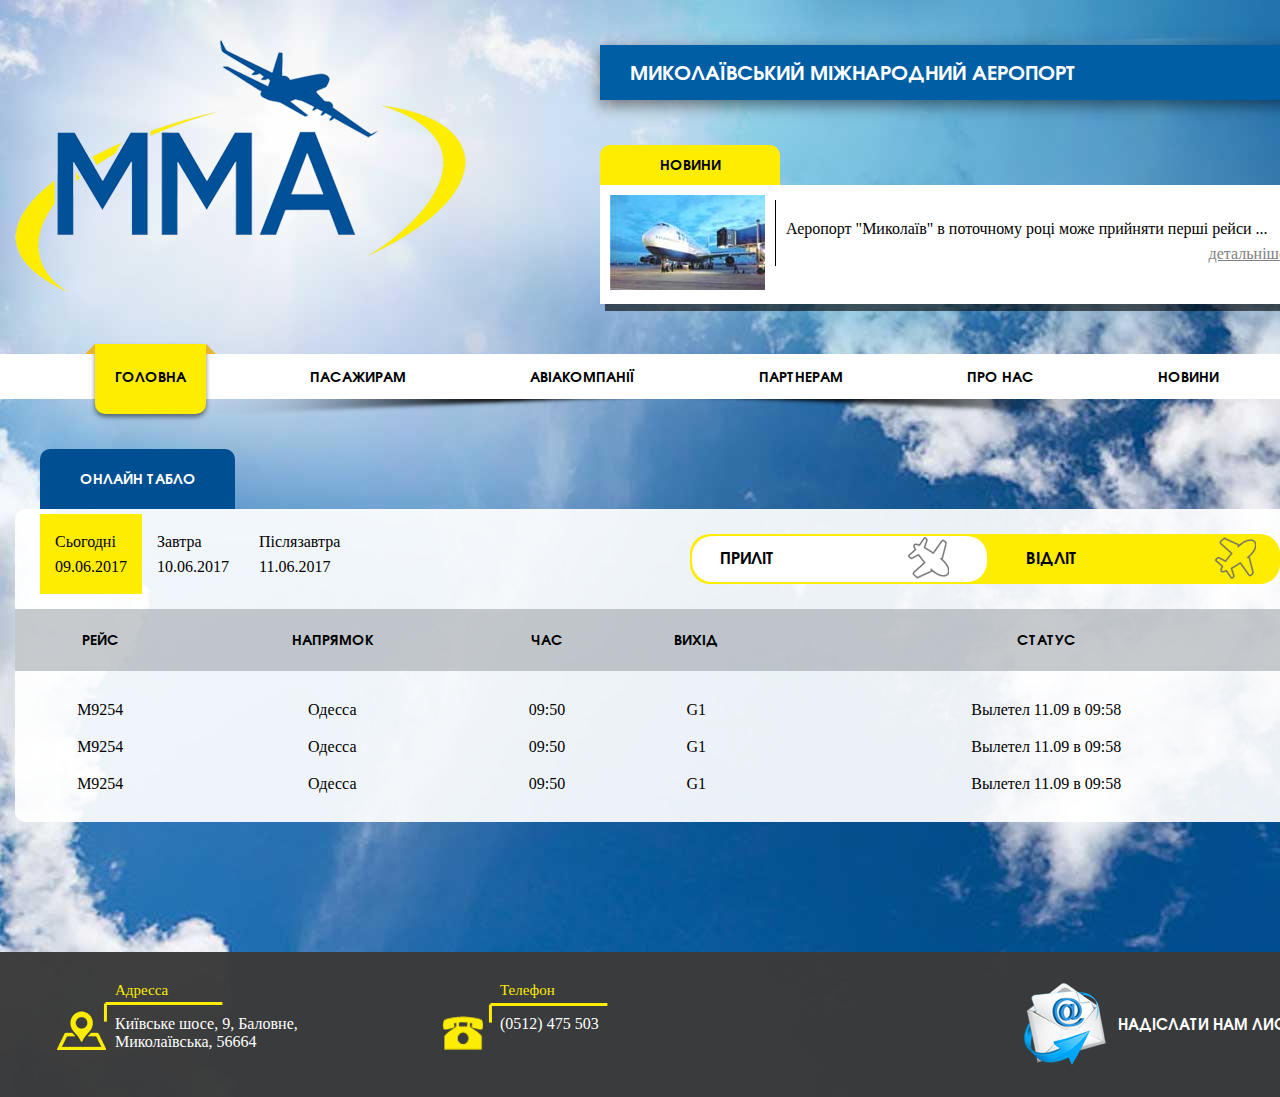
==== index.html @ 1dc18cb8 "add switcher" ====
<!DOCTYPE html>
<html lang="en">
<head>
  <meta charset="UTF-8">
  <meta name="viewport" content="width=device-width, initial-scale=1.0">
  <meta http-equiv="X-UA-Compatible" content="ie=edge">
  <title>Document</title>
  <link rel="stylesheet" href="/normalize.css">
  <link rel="stylesheet" href="/style.css">
</head>
<body>
  <div class="container">
    <div class="header clear">
      <div class="logo">
        <a href="/"><img src="/img/logo.png" alt=""></a>
      </div>
      <div class="site-name">
        миколаївський міжнародний аеропорт
      </div>
      <div class="head-news">
        <div class="head-news-tab">новини</div>
        <div class="head-news-content clear">
          <div class="head-news-image">
            <img src="/img/news-header.jpg" alt="">
          </div>
          <div class="head-news-text">
            <p>
              Аеропорт "Миколаїв" в поточному році
              може прийняти перші рейси ...  <a class="head-news-more-link" href="#">детальнішe</a>            
            </p>
          </div>
        </div>
      </div>
    </div>
  </div>
  <div class="navigation">
    <div class="container">
      <ul class="nav">
        <li class="active">
          <a href="/">Головна</a>
        </li>
        <li>
          <a href="/passengers">Пасажирам</a>
          <ul>
            <li><a href="/control">Контроль</a></li>
            <li><a href="/info_for_passengers">Інформація</a></li>
            <li><a href="/control">Багаж</a></li>
            <li><a href="/control">Сервіс</a></li>
          </ul>
        </li>
        <li><a href="/avia">Авіакомпанії</a></li>
        <li>
          <a href="/partners">Партнерам</a>
          <ul>
            <li><a href="/order">Оренда</a></li>
            <li><a href="/reklama">Реклама</a></li>
          </ul>
        </li>
        <li>
          <a href="/about">Про нас</a>
          <ul>
            <li><a href="/">Контакти</a></li>
            <li><a href="/">Вакансії</a></li>
          </ul>
        </li>
        <li><a href="/news">Новини</a></li>
      </ul>
    </div>
  </div>
  <div class="container">
    <div class="online-tablo">
      <div class="online-tablo-tab">ОНЛАЙН ТАБЛО</div>
      <div class="online-tablo-content">
        <div class="clear">
          <div class="online-tablo-tabs-day">
            <div class="online-tablo-tab-day active">Сьогодні </br> 09.06.2017 </div>
            <div class="online-tablo-tab-day">Завтра </br> 10.06.2017 </div>
            <div class="online-tablo-tab-day">Післязавтра </br> 11.06.2017</div>
          </div>
          <div class="online-tablo-select">
            <input type="radio" id="direction_down" name="direction" value="down">
            <label class="down" for="direction_down">ПРИЛіТ</label>
            <input type="radio" id="direction_up" name="direction" value="up">
            <label class="up" for="direction_up">відліт</label>
            <span class="online-tablo-select-bg"></span>
          </div>
        </div>
        <table class="online-tablo-table">
          <thead>
            <tr>
              <th>Рейс</th>
              <th>Напрямок</th>
              <th>Час</th>
              <th>Вихід</th>
              <th>Статус</th>
            </tr>
          </thead>
          <tbody>
            <tr>
              <td>M9254</td>
              <td>Одесса</td>
              <td>09:50</td>
              <td>G1</td>
              <td>Вылетел  11.09 в 09:58</td>
            </tr>
            <tr>
              <td>M9254</td>
              <td>Одесса</td>
              <td>09:50</td>
              <td>G1</td>
              <td>Вылетел  11.09 в 09:58</td>
            </tr>
            <tr>
              <td>M9254</td>
              <td>Одесса</td>
              <td>09:50</td>
              <td>G1</td>
              <td>Вылетел  11.09 в 09:58</td>
            </tr>
          </tbody>
        </table>
      </div>
    </div>
  </div>
  <div class="footer">
    <div class="container clear">
      <div class="footer-address">
        <span class="footer-address-title">Адресса</span>
        <span class="footer-address-text">
          Київське шосе, 9, Баловне,</br>
          Миколаївська, 56664
        </span>
      </div>
      <div class="footer-phone">
        <span class="footer-phone-title">Телефон</span>
        <span class="footer-phone-text">(0512) 475 503</span>
      </div>
      <div class="footer-mail">
        <a href="mailto:mukolaivaerport@gmail.com">НАДІСЛАТИ НАМ ЛИСТА</a>
      </div>
    </div>
  </div>
</body>
</html>
---- style.css ----
@font-face {
  font-family: URWGothicL;
  src: url(font/9845.ttf);
}


.container  {
  width: 1300px;
  margin: 0 auto;
}

body {
  background-image: url('/img/page-background.jpg');
  background-color: #b3c8e3;;
  background-size: cover;
  min-width: 1330px;
  font-family: Verdana;
}

@media screen and (max-width: 1330px) {
  body {
    background-size: auto;
  }
}

.site-name {
  height: 55px;
  width: 655px;
  font-family: URWGothicL;
  float: right;
  background-color: #005ea4;
  color: #ffffff;
  line-height: 55px;
  font-size: 20px;
  padding: 0 30px;
  margin-top: 45px;
  text-transform: uppercase;
  box-shadow: 0px 5px 15px rgba(0,0,0,0.5);
}

.logo {
  width: 30%;
  float: left;
  margin-top: 40px;
}

.clear:after {
  content: " ";
  clear: both;
  display: block;
}

.head-news {
  width: 715px;
  float: right;
  margin-top: 45px;
}

.head-news-tab {
  background-color: #feec01;  
  width: 180px;
  line-height: 40px;
  font-family: URWGothicL;
  text-align: center;
  color: black;
  font-size: 14px;
  text-transform: uppercase;
  border-radius: 10px 10px 0 0;
  position: relative;
}

.head-news-content {
  padding: 10px;
  background-color: #fff;
  box-shadow: 5px 7px 0px rgba(0, 0, 0, 0.6);
}

.head-news-image {
  width: 155px;
  float: left;
}

.head-news-text {
  float: left;
  width: 500px;
  margin-left: 10px;
  border-left: 1px solid black;
  padding: 0px 10px;
  margin-top: 5px;
  font-size: 16px;
}

.head-news-text > p {
  line-height: 25px;
}

.head-news-more-link {
  float: right;
  color: grey;
}

.nav > li {
  top: -10px;
  font-family: URWGothicL;
  font-size: 14px;
  margin: 0 40px;
  margin-bottom: -25px;
  display: inline-block;
  position: relative;
  text-decoration: none;
  text-transform: uppercase;
  padding-bottom: 5px;
  border-radius: 0 0 10px 10px;
}

.nav > li a {
  color: black;
  text-decoration: none;
  display: inline-block;
  padding: 0 20px;
  line-height: 65px;
}

.nav > li:hover,
.nav > li.active {
  background-color: #feec01;
  box-shadow: 0 3px 5px rgba(0,0,0,0.5);
}

.nav > li:hover::after,
.nav > li.active::after {
  content: ' ';
  position: absolute;
  border: 5px solid transparent;
  border-bottom: 5px solid #eab431;
  border-left: 5px solid #eab431;
  right: -10px;
  top: 0;
}

.nav > li:hover::before,
.nav > li.active::before {
  content: ' ';
  position: absolute;
  border: 5px solid transparent;
  border-bottom: 5px solid #eab431;
  border-right: 5px solid #eab431;
  left: -10px;
}

.nav li > ul {
  display: none;
  padding-left: 0;
  list-style: none;
  position: absolute;
  width: 100%;
  text-align: center;
  background-color: #feec01;
  border-radius: 0 0 10px 10px;
  box-shadow: 0 5px 5px rgba(0,0,0,0.5);
  margin-top: -5px;
}

.nav li:hover > ul {
  display: block;
}

.nav > li > ul > li {
  border-bottom: 0px solid black;
}

.nav > li > ul > li:first-child {
  border-top: 0px solid black;
}

.nav > li > ul > li:last-child {
  border: none;
  border-radius: 0 0 10px 10px;
}

.nav > li > ul > li > a {
  line-height: 45px;
  padding: 0;
  width: 100%;
}

.nav > li > ul > li:hover {
  background-color: #004f92;
}

.nav > li > ul > li:hover > a {
  color: white;
}

.navigation::after {
  content: '';
  background-image: url(/img/shadow-menu.png);
  height: 15px;
  display: block;
  margin-top: -16px;
  background-repeat: no-repeat;
  background-position: center;
  background-color: transparent;
}
.navigation {
  background-color: #fff;
  height: 45px;
  margin-bottom: 20px;
  margin-top: 50px;
}

.online-tablo {
  margin-top: 50px;
}

.online-tablo-content {
  background-color: rgba(255, 255, 255, 0.92);
  border-radius: 10px;
  padding-bottom: 20px;
}

.online-tablo-tab {
  background-color: #004f92;
  font-family: URWGothicL;
  font-size: 14px;
  color: #fff;
  line-height: 60px;
  border-radius: 10px 10px 0 0;
  width: 155px;
  text-align: center;
  padding: 0 20px;
  margin-left: 25px;
}

.online-tablo-tabs-day {
  margin-left: 25px;
  padding-top: 5px;
  width: 500px;
}

.online-tablo-tab-day {
  width: fit-content;
  float: left;
  padding: 15px;
  line-height: 25px;
  cursor: pointer;
}

.online-tablo-tab-day.active {
  background-color: #feec01;
}

.online-tablo-select {
  width: 590px;
  height: 50px;
  float: right;
  background-color: #feec01;
  margin-right: 35px;
  margin-top: 20px;
  border-radius: 20px;
  position: relative;
  font-family: URWGothicL;
}

.online-tablo-select-bg {
  content: ' ';
  display: block;
  width: 50%;
  height: 46px;
  background-color: #fff;
  position: absolute;
  top: 2px;
  left: 2px;
  border-radius: 20px;
  z-index: 0;
  transition: all .3s;
}

.online-tablo-select input[type="radio"]:checked+label:nth-of-type(n)+.online-tablo-select-bg {
  -webkit-transform: translateX(99%);
  -moz-transform: translateX(99%);
  -ms-transform: translateX(99%);
  -o-transform: translateX(99%);
  transform: translateX(99%);
}


.online-tablo-select .up,
.online-tablo-select .down {
  text-transform: uppercase;
  width: 43%;
  display: inline-block;
  line-height: 48px;
  padding-left: 5%;
  z-index: 1;
  position: relative;
  background-repeat: no-repeat;
  background-position: right;
  background-position-x: 90%;
  cursor: pointer;
}

.online-tablo-select .up {
  float: right;
  background-image: url('/img/plane-up.png');
}

.online-tablo-select .down {
  float: left;
  background-image: url('/img/plane-down.png');
}

.online-tablo-select input {
  display: none;
}

.online-tablo-table {
  width: 100%;
  border-spacing: 0px;
  margin-top: 15px;
}

.online-tablo-table th,
.online-tablo-table td {
  text-align: center;
}

.online-tablo-table tbody tr:hover {
  background-color: rgba(143, 150, 156, 0.2);
}

.online-tablo-table tbody::before {
  content: ' ';
  display: block;
  padding-top: 20px;
}

.online-tablo-table tbody td {
  line-height: 35px;
}
.online-tablo-table thead {
  font-family: URWGothicL;
  font-size: 14px;
  text-transform: uppercase;
  background-color: rgba(143, 150, 156, 0.5);
  line-height: 60px;
}

.footer {
  background-color: rgba(58, 58, 58, 0.98);
  padding: 30px;
  margin-top: 130px;
}

.footer-address,
.footer-phone {
  width: 25%;
  float: left;
  background-position: bottom left;
  background-repeat: no-repeat;
  padding-left: 60px;
}

.footer-address {
  background-image: url('/img/icon-map-plus.png');
  margin-left: 25px;
}

.footer-phone {
  background-image: url('/img/icon-old-phone-plus.png');
}

.footer-address-title,
.footer-phone-title {
  display: block;
  color: #feec01;
  font-size: 15px;
}

.footer-phone-title {
  margin-bottom: 10px;
}

.footer-phone-text {
  margin-bottom: 18px;  
}

.footer-address-text,
.footer-phone-text {
  display: block;
  color: #fff;
  margin-top: 15px;
}

.footer-mail {
  float: right;
  background-image: url('/img/icon-mail.png');
  background-repeat: no-repeat;
  margin-right: 25px;
}

.footer-mail a {
  font-family: URWGothicL;
  font-size: 15px;
  text-decoration: none;
  line-height: 85px;
  color: #fff;
  margin-left: 95px;
}
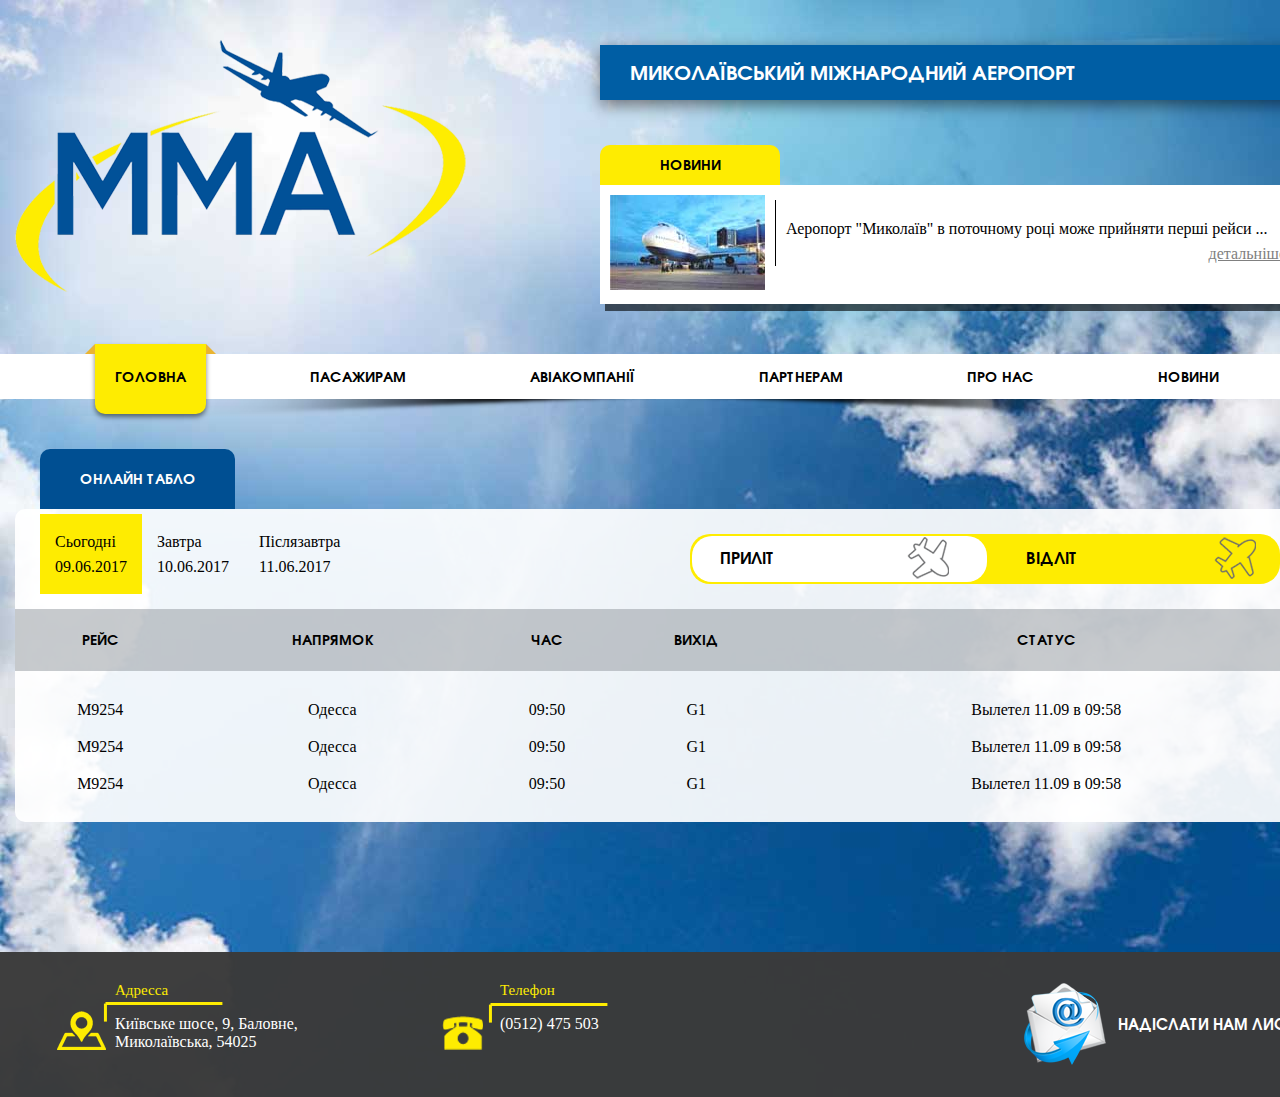
==== commit 743d6107: "update" ====
--- a/index.html
+++ b/index.html
@@ -128,7 +128,7 @@
         <span class="footer-address-title">Адресса</span>
         <span class="footer-address-text">
           Київське шосе, 9, Баловне,</br>
-          Миколаївська, 56664
+          Миколаївська, 54025
         </span>
       </div>
       <div class="footer-phone">
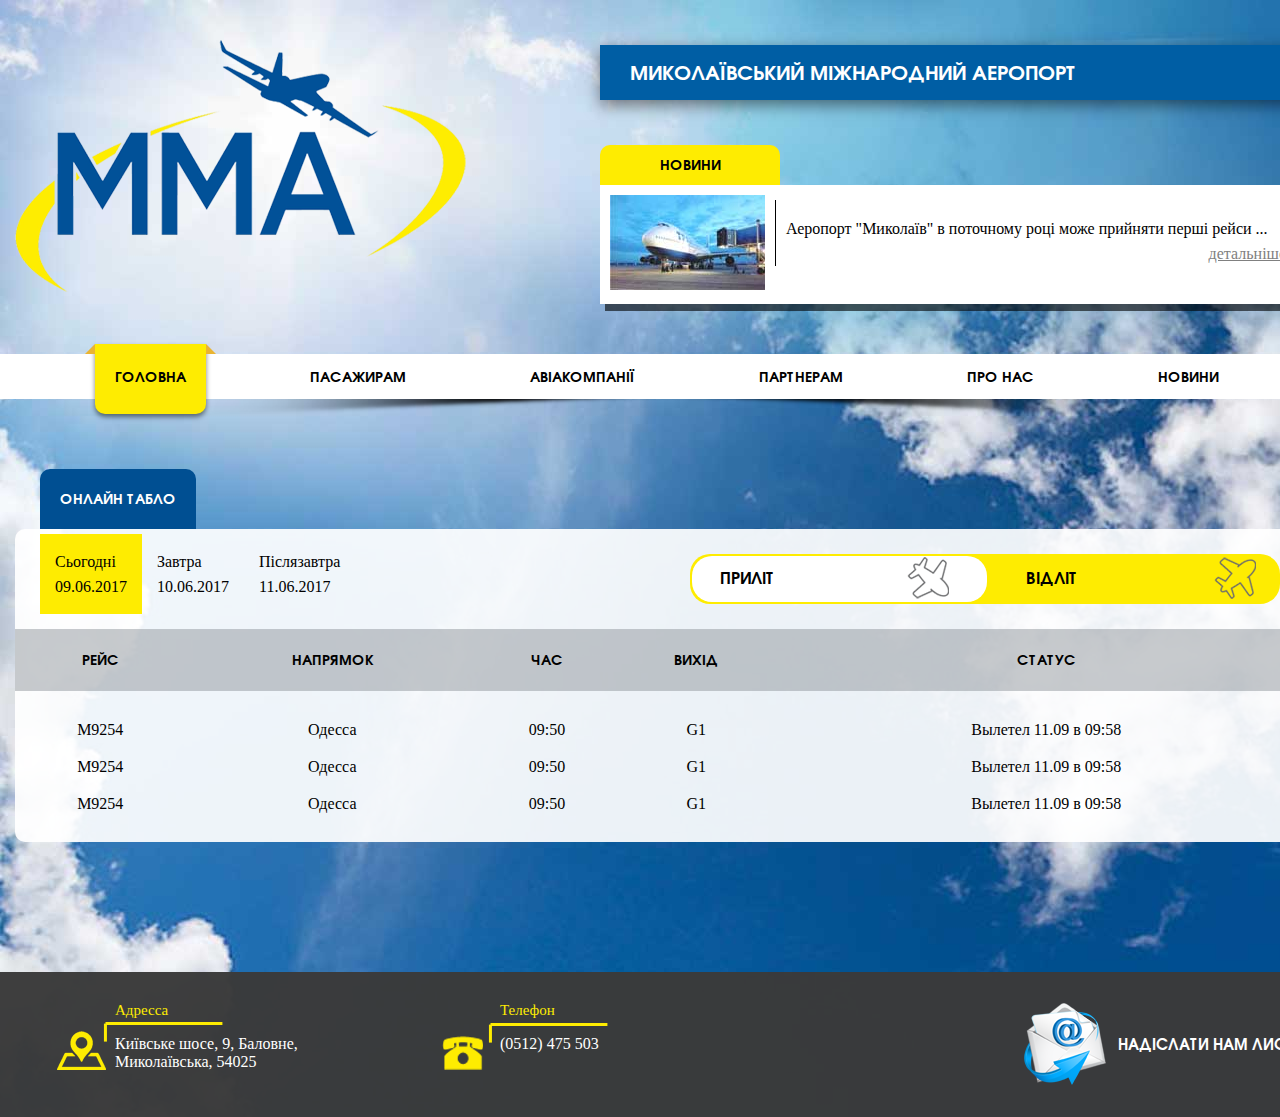
==== commit 34f732e6: "add some pages" ====
--- a/index.html
+++ b/index.html
@@ -48,19 +48,19 @@
             <li><a href="/control">Сервіс</a></li>
           </ul>
         </li>
-        <li><a href="/avia">Авіакомпанії</a></li>
+        <li><a href="/airlines">Авіакомпанії</a></li>
         <li>
-          <a href="/partners">Партнерам</a>
+          <a href="/for_partners">Партнерам</a>
           <ul>
-            <li><a href="/order">Оренда</a></li>
+            <li><a href="/rent">Оренда</a></li>
             <li><a href="/reklama">Реклама</a></li>
           </ul>
         </li>
         <li>
           <a href="/about">Про нас</a>
           <ul>
-            <li><a href="/">Контакти</a></li>
-            <li><a href="/">Вакансії</a></li>
+            <li><a href="/contacts">Контакти</a></li>
+            <li><a href="/vacancies">Вакансії</a></li>
           </ul>
         </li>
         <li><a href="/news">Новини</a></li>
--- a/style.css
+++ b/style.css
@@ -205,11 +205,7 @@
 .navigation {
   background-color: #fff;
   height: 45px;
-  margin-bottom: 20px;
-  margin-top: 50px;
-}
-
-.online-tablo {
+  margin-bottom: 70px;
   margin-top: 50px;
 }
 
@@ -226,7 +222,7 @@
   color: #fff;
   line-height: 60px;
   border-radius: 10px 10px 0 0;
-  width: 155px;
+  display: inline-block;
   text-align: center;
   padding: 0 20px;
   margin-left: 25px;
@@ -273,7 +269,7 @@
   left: 2px;
   border-radius: 20px;
   z-index: 0;
-  transition: all .3s;
+  transition: transform .3s;
 }
 
 .online-tablo-select input[type="radio"]:checked+label:nth-of-type(n)+.online-tablo-select-bg {
@@ -406,4 +402,27 @@
   line-height: 85px;
   color: #fff;
   margin-left: 95px;
+}
+
+.content-wraper {
+
+}
+
+.content-title  {
+  display: inline-block;
+  margin-left: 25px;
+  line-height: 60px;
+  background-color: #004f92;
+  padding: 0 20px;
+  border-radius: 10px 10px 0 0;
+  font-family: URWGothicL;
+  font-size: 14px;
+  text-transform: uppercase;
+  color: #fff;
+}
+
+.content {
+  background-color: rgba(255, 255, 255, 0.92);
+  padding: 20px;
+  border-radius: 10px;
 }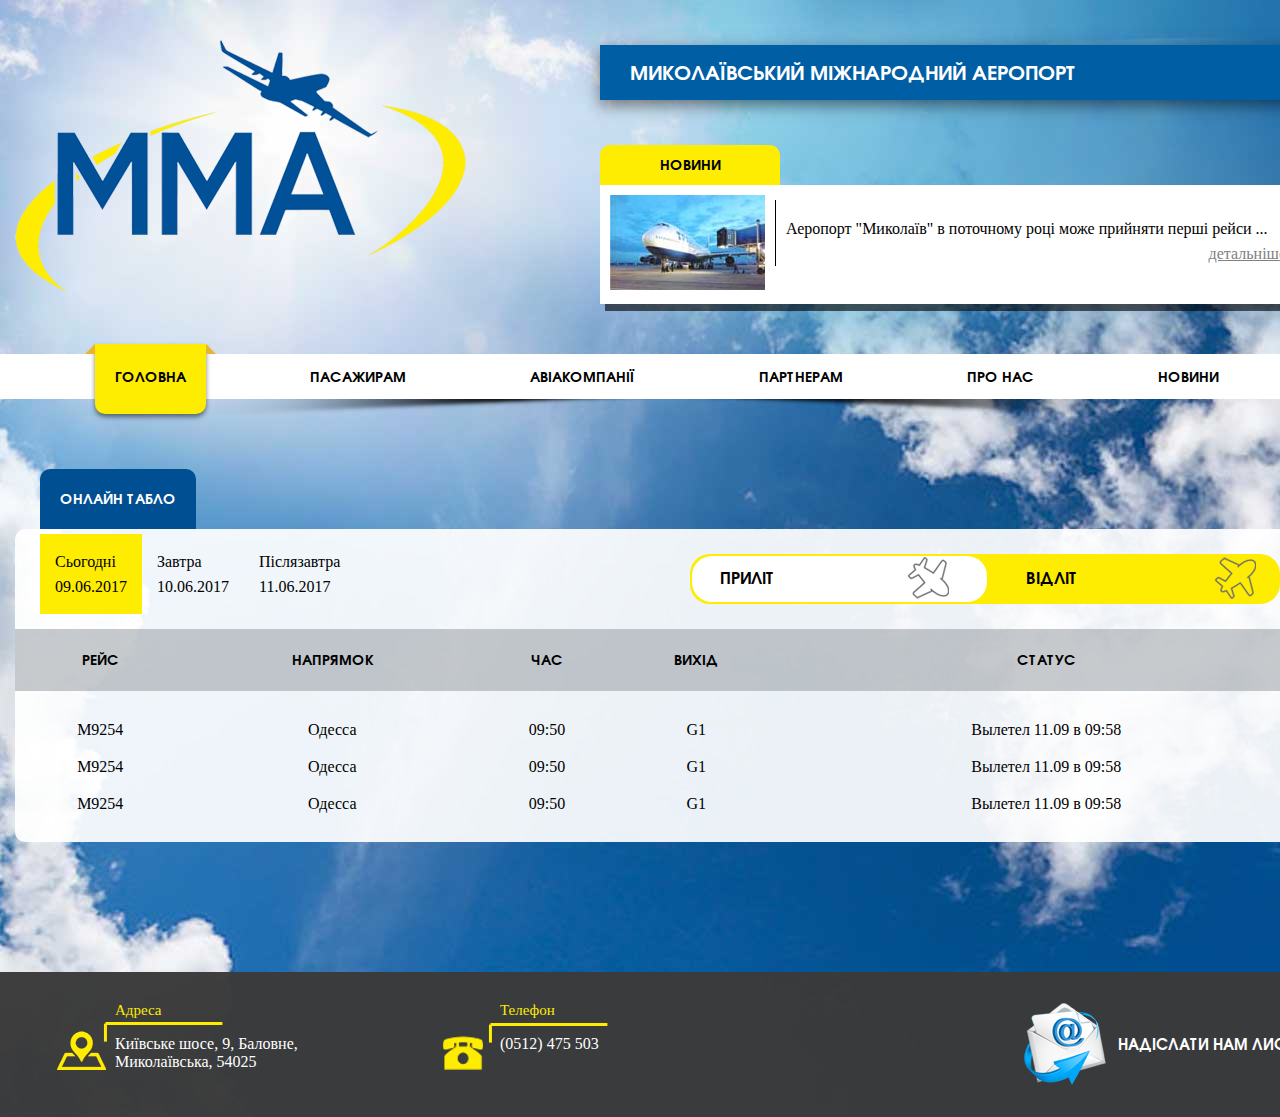
==== commit 2b8b7407: "fix footer address" ====
--- a/index.html
+++ b/index.html
@@ -4,7 +4,7 @@
   <meta charset="UTF-8">
   <meta name="viewport" content="width=device-width, initial-scale=1.0">
   <meta http-equiv="X-UA-Compatible" content="ie=edge">
-  <title>Document</title>
+  <title>Головна | Миколаївський міжнародний аеропорт</title>
   <link rel="stylesheet" href="/normalize.css">
   <link rel="stylesheet" href="/style.css">
 </head>
@@ -125,7 +125,7 @@
   <div class="footer">
     <div class="container clear">
       <div class="footer-address">
-        <span class="footer-address-title">Адресса</span>
+        <span class="footer-address-title">Адреса</span>
         <span class="footer-address-text">
           Київське шосе, 9, Баловне,</br>
           Миколаївська, 54025
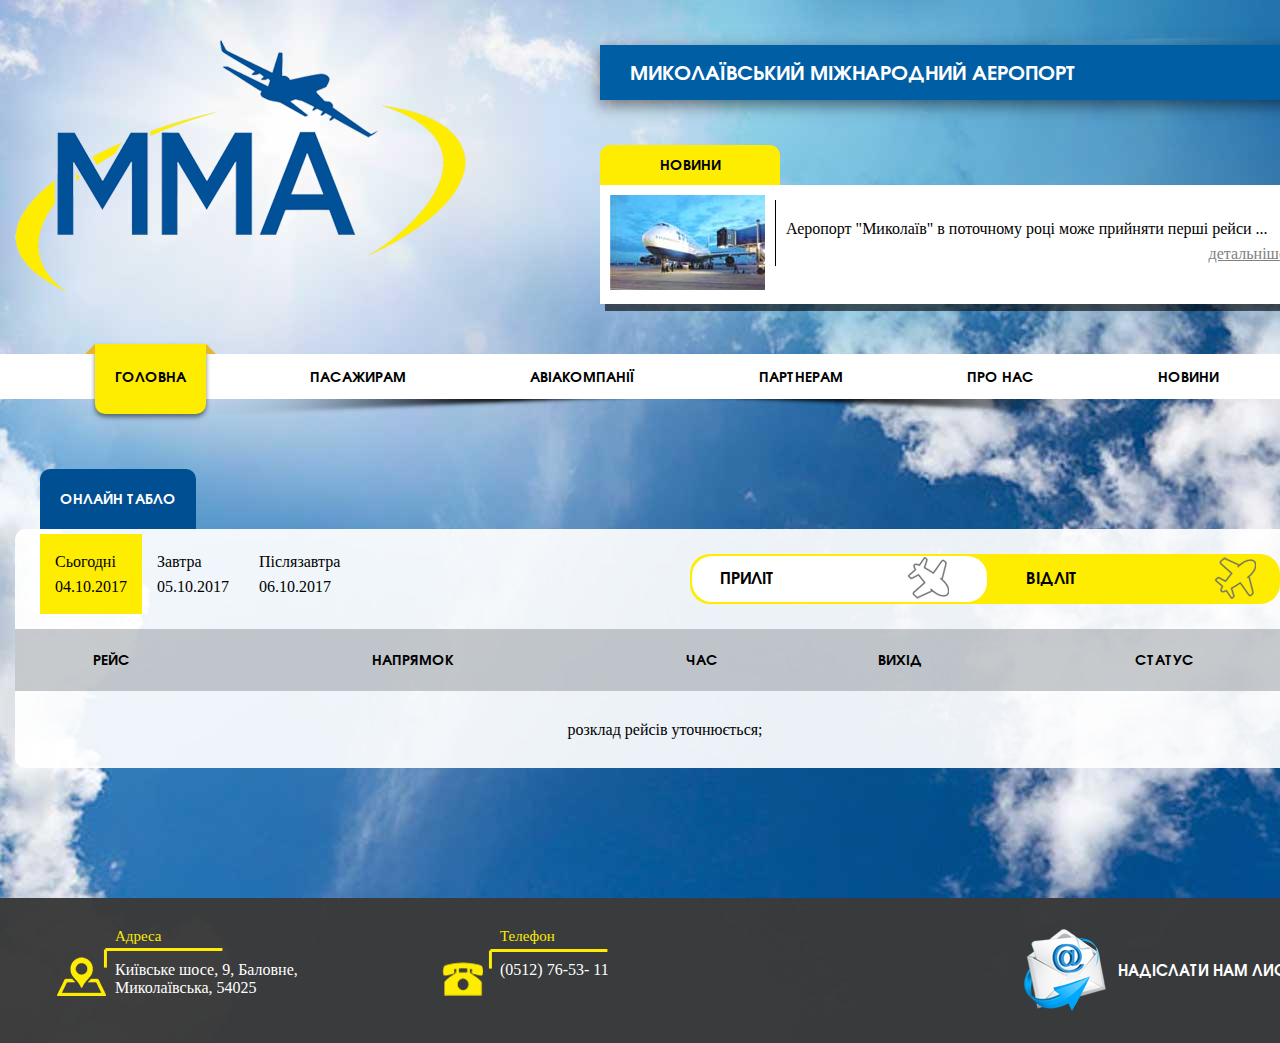
==== commit df238550: "add fix tablo and phone footer" ====
--- a/index.html
+++ b/index.html
@@ -45,7 +45,7 @@
             <li><a href="/control">Контроль</a></li>
             <li><a href="/info_for_passengers">Інформація</a></li>
             <li><a href="/control">Багаж</a></li>
-            <li><a href="/control">Сервіс</a></li>
+            <li><a href="/service">Сервіс</a></li>
           </ul>
         </li>
         <li><a href="/airlines">Авіакомпанії</a></li>
@@ -73,9 +73,9 @@
       <div class="online-tablo-content">
         <div class="clear">
           <div class="online-tablo-tabs-day">
-            <div class="online-tablo-tab-day active">Сьогодні </br> 09.06.2017 </div>
-            <div class="online-tablo-tab-day">Завтра </br> 10.06.2017 </div>
-            <div class="online-tablo-tab-day">Післязавтра </br> 11.06.2017</div>
+            <div class="online-tablo-tab-day active">Сьогодні </br> 04.10.2017 </div>
+            <div class="online-tablo-tab-day">Завтра </br> 05.10.2017 </div>
+            <div class="online-tablo-tab-day">Післязавтра </br> 06.10.2017</div>
           </div>
           <div class="online-tablo-select">
             <input type="radio" id="direction_down" name="direction" value="down">
@@ -97,25 +97,7 @@
           </thead>
           <tbody>
             <tr>
-              <td>M9254</td>
-              <td>Одесса</td>
-              <td>09:50</td>
-              <td>G1</td>
-              <td>Вылетел  11.09 в 09:58</td>
-            </tr>
-            <tr>
-              <td>M9254</td>
-              <td>Одесса</td>
-              <td>09:50</td>
-              <td>G1</td>
-              <td>Вылетел  11.09 в 09:58</td>
-            </tr>
-            <tr>
-              <td>M9254</td>
-              <td>Одесса</td>
-              <td>09:50</td>
-              <td>G1</td>
-              <td>Вылетел  11.09 в 09:58</td>
+              <td colspan="5">розклад рейсів уточнюється;</td>
             </tr>
           </tbody>
         </table>
@@ -133,7 +115,7 @@
       </div>
       <div class="footer-phone">
         <span class="footer-phone-title">Телефон</span>
-        <span class="footer-phone-text">(0512) 475 503</span>
+        <span class="footer-phone-text">(0512) 76-53- 11</span>
       </div>
       <div class="footer-mail">
         <a href="mailto:mukolaivaerport@gmail.com">НАДІСЛАТИ НАМ ЛИСТА</a>
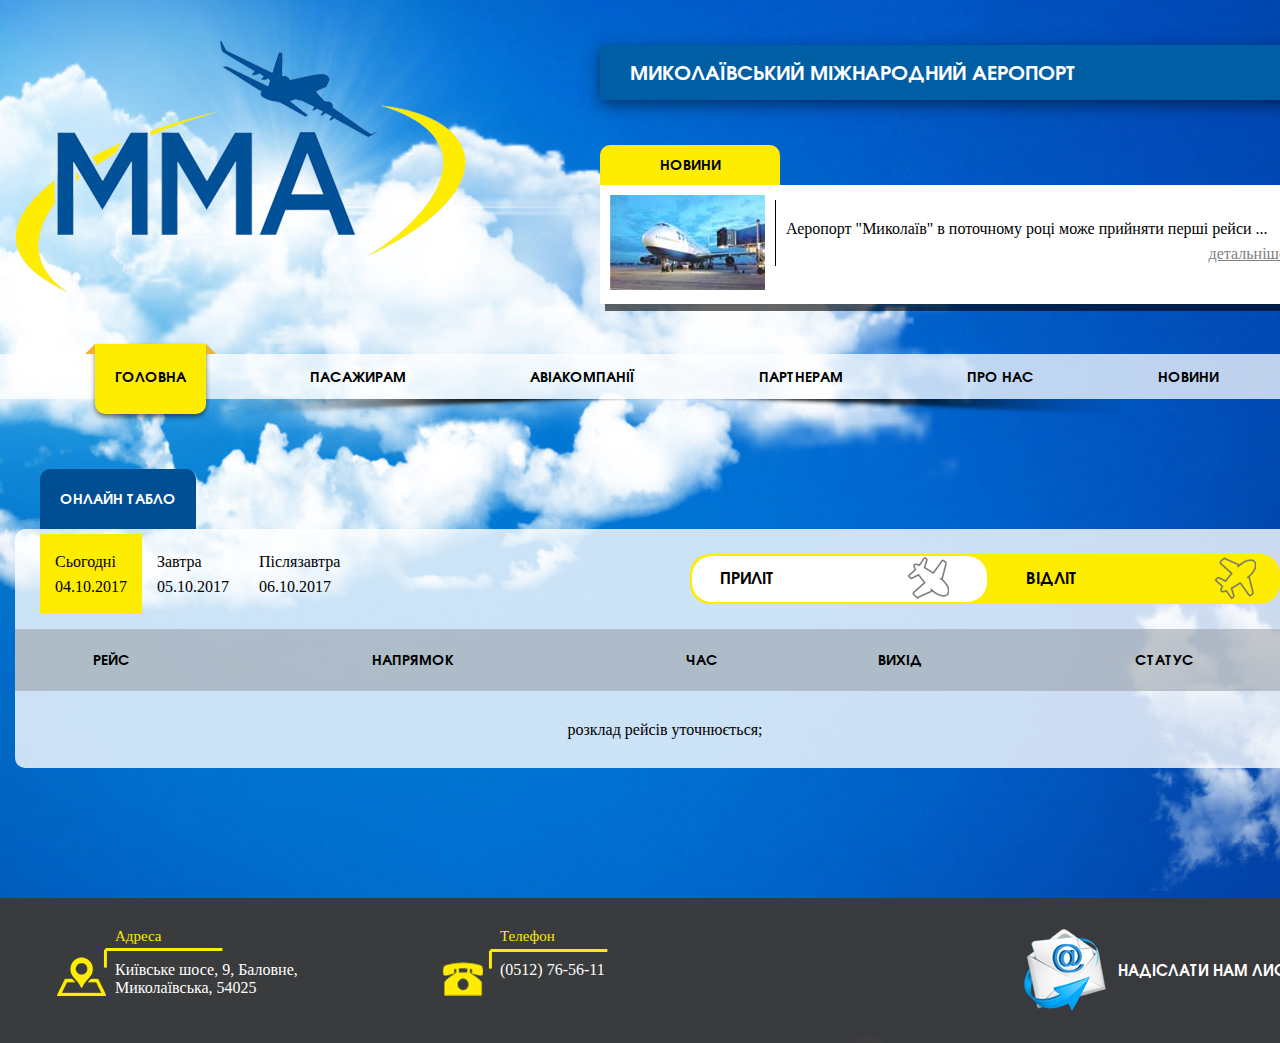
==== commit 96090b72: "change footer phone" ====
--- a/index.html
+++ b/index.html
@@ -115,7 +115,7 @@
       </div>
       <div class="footer-phone">
         <span class="footer-phone-title">Телефон</span>
-        <span class="footer-phone-text">(0512) 76-53- 11</span>
+        <span class="footer-phone-text">(0512) 76-56-11</span>
       </div>
       <div class="footer-mail">
         <a href="mailto:mukolaivaerport@gmail.com">НАДІСЛАТИ НАМ ЛИСТА</a>
--- a/style.css
+++ b/style.css
@@ -1,6 +1,6 @@
 @font-face {
   font-family: URWGothicL;
-  src: url(font/9845.ttf);
+  src: url('./font/9845.ttf');
 }
 
 
@@ -10,17 +10,12 @@
 }
 
 body {
-  background-image: url('/img/page-background.jpg');
-  background-color: #b3c8e3;;
-  background-size: cover;
+  background-image: url('./img/page-background.jpg');
+  background-color: #023da1;
+  background-position-x: center;
+  background-repeat: no-repeat;
   min-width: 1330px;
   font-family: Verdana;
-}
-
-@media screen and (max-width: 1330px) {
-  body {
-    background-size: auto;
-  }
 }
 
 .site-name {
@@ -194,7 +189,7 @@
 
 .navigation::after {
   content: '';
-  background-image: url(/img/shadow-menu.png);
+  background-image: url('./img/shadow-menu.png');
   height: 15px;
   display: block;
   margin-top: -16px;
@@ -203,14 +198,14 @@
   background-color: transparent;
 }
 .navigation {
-  background-color: #fff;
+  background-color: rgba(255, 255, 255, 0.75);
   height: 45px;
   margin-bottom: 70px;
   margin-top: 50px;
 }
 
 .online-tablo-content {
-  background-color: rgba(255, 255, 255, 0.92);
+  background-color: rgba(255, 255, 255, 0.8);
   border-radius: 10px;
   padding-bottom: 20px;
 }
@@ -298,12 +293,12 @@
 
 .online-tablo-select .up {
   float: right;
-  background-image: url('/img/plane-up.png');
+  background-image: url('./img/plane-up.png');
 }
 
 .online-tablo-select .down {
   float: left;
-  background-image: url('/img/plane-down.png');
+  background-image: url('./img/plane-down.png');
 }
 
 .online-tablo-select input {
@@ -358,12 +353,12 @@
 }
 
 .footer-address {
-  background-image: url('/img/icon-map-plus.png');
+  background-image: url('./img/icon-map-plus.png');
   margin-left: 25px;
 }
 
 .footer-phone {
-  background-image: url('/img/icon-old-phone-plus.png');
+  background-image: url('./img/icon-old-phone-plus.png');
 }
 
 .footer-address-title,
@@ -390,7 +385,7 @@
 
 .footer-mail {
   float: right;
-  background-image: url('/img/icon-mail.png');
+  background-image: url('./img/icon-mail.png');
   background-repeat: no-repeat;
   margin-right: 25px;
 }
@@ -422,7 +417,7 @@
 }
 
 .content {
-  background-color: rgba(255, 255, 255, 0.92);
+  background-color: rgba(255, 255, 255, 0.8);
   padding: 20px;
   border-radius: 10px;
 }